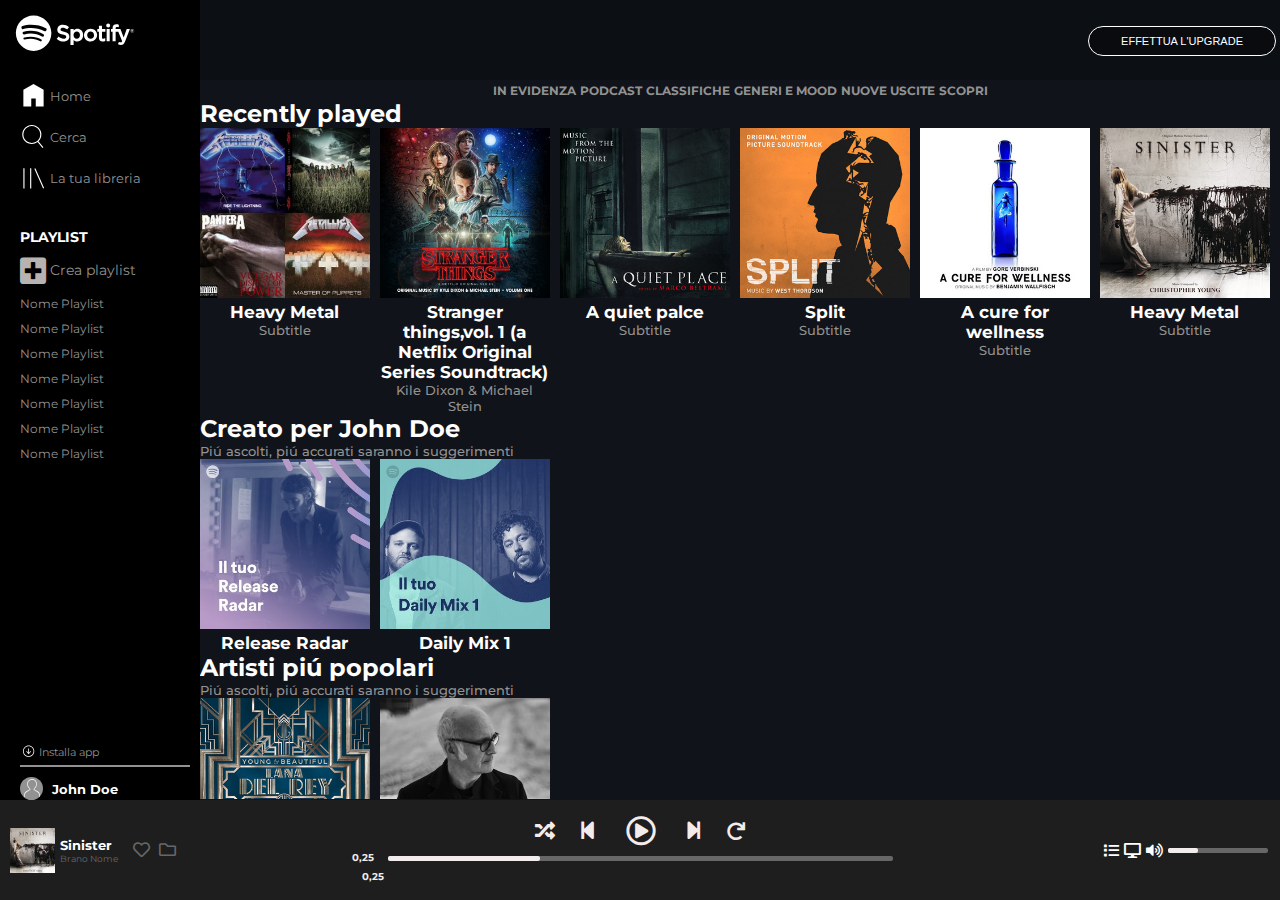
==== index.html @ ad1f5ac3 "card content" ====
<!DOCTYPE html>
<html lang="en">
<head>
    <meta charset="UTF-8">
    <meta http-equiv="X-UA-Compatible" content="IE=edge">
    <link rel="stylesheet" href="https://cdnjs.cloudflare.com/ajax/libs/font-awesome/5.15.3/css/all.min.css">  
    <meta name="viewport" content="width=device-width, initial-scale=1.0">
    <link rel="preconnect" href="https://fonts.googleapis.com">
    <link rel="preconnect" href="https://fonts.gstatic.com" crossorigin>
    <link href="https://fonts.googleapis.com/css2?family=Montserrat:wght@300;400;700&display=swap" rel="stylesheet">    
    <link rel="stylesheet" href="css/style.css">
    <link rel="shortcut icon" href="img/favicon.ico" type="image/x-icon">  
    <title>spotify</title>
</head>
<body>
    <div class="wrapper">
        <!-- Side-bar -->
        <aside>
            <div class="top-column">
                <div class="logo">
                    <img src="img/logo.svg" alt="logo">
                </div>
                <a class="home element" href="#">
                    <img src="img/home.svg" alt="home">
                    <span>Home</span>  
                </a>
                
                 <div class="search element">
                     <img src="img/search.svg" alt="search">
                     <span>Cerca</span>
                 </div>
    
                 <div class="librery element">
                    <img src="img/libreria.svg" alt="librery">
                    <span>La tua libreria</span>
                </div>
    
                <div class="side-playlist">
                   <span>PLAYLIST</span> 
    
                    <div class="create-playlist">
                        <i class="fas fa-plus-square"></i>
                        Crea playlist
                    </div>
                </div>
    
                <div class="playlist-name">
                    <div>
                        Nome Playlist
                    </div>
                    <div>
                        Nome Playlist
                    </div>
                    <div>
                        Nome Playlist
                    </div>
                    <div>
                        Nome Playlist
                    </div>
                    <div>
                        Nome Playlist
                    </div>
                    <div>
                        Nome Playlist
                    </div>
                    <div>
                        Nome Playlist
                    </div>
                </div>
            </div>

            <div class="bottom-column">
                <div class="install">
                    <img src="img/download.svg" alt="">
                   <span>Installa app</span> 
                    <div class="border"></div>
                </div>

                <div class="user">
                    <div class="profile-img">
                        <img src="img/profile.svg" alt="profile img">
                    </div>
                    
                    <span>John Doe</span>
                </div>


            </div>
            

        </aside>
        <main>
        <!-- Call to action -->
            <div class="cta">
                <button>
                    EFFETTUA L'UPGRADE
                </button>
            </div>
        <!-- Navigation bar -->
            <nav>
                <ul>
                    <li>
                        <a href="#">IN EVIDENZA</a>
                    </li>
                    <li> 
                        <a href="#">PODCAST</a>
                    </li>
                    <li>
                        <a href="#">CLASSIFICHE</a>
                    </li>
                    <li>
                        <a href="#">GENERI E MOOD</a>
                    </li>
                    <li>
                        <a href="#">NUOVE USCITE</a>
                    </li>
                    <li>
                        <a href="#">SCOPRI</a>
                    </li>
                </ul>
            </nav>
            <div class="rows-container">
                <div class="top-row">
                    <h2>Recently played</h2>
                    <div class="row">
                        <div class="content-block">
                            <img src="img/metal_lifting.jpg" alt="metal lifting">
                            <h3>Heavy Metal</h3>
                            <h4>Subtitle</h4>  
                        </div>
    
                        <div class="content-block">
                            <img src="img/stranger.jpeg" alt="stranger things">
                            <h3>Stranger things,vol. 1 (a Netflix Original Series Soundtrack)</h3>
                            <h4>Kile Dixon &#38; Michael Stein</h4>  
                        </div>
    
                        <div class="content-block">
                            <img src="img/aquietplace.jpeg" alt=" a quiet place">
                            <h3>A quiet palce</h3>
                            <h4>Subtitle</h4>  
                        </div>
    
                        <div class="content-block">
                            <img src="img/split.jpeg" alt="split">
                            <h3>Split</h3>
                            <h4>Subtitle</h4>  
                        </div>
    
                        <div class="content-block">
                            <img src="img/cure.jpeg" alt="a cure for wellness">
                            <h3>A cure for wellness</h3>
                            <h4>Subtitle</h4>  
                        </div>
    
                        <div class="content-block">
                            <img src="img/sinister.jpeg" alt="sinister">
                            <h3>Heavy Metal</h3>
                            <h4>Subtitle</h4>  
                        </div>
    
                    </div> 
    
                </div>
    
                <div class="center-row">
                    <h2>Creato per John Doe</h2>
                    <h4>Pi&uacute; ascolti, pi&uacute; accurati saranno i suggerimenti</h4>
                    <div class="row">
                        <div class="content-block">
                            <img src="img/radar.jpeg" alt="release radar">
                            <h3>Release Radar</h3> 
                        </div>
    
                        <div class="content-block">
                            <img src="img/mixdaily.jpeg" alt="daily mix 1">
                            <h3>Daily Mix 1</h3>
                        </div>
                    </div>
                </div>
    
                <div class="bottom-row">
                    <div class="center-row">
                        <h2>Artisti pi&uacute; popolari</h2>
                        <h4>Pi&uacute; ascolti, pi&uacute; accurati saranno i suggerimenti</h4>
                        <div class="row">
                            <div class="content-block">
                                <img src="img/youg.jpeg" alt="young and beautiful">
                                <h3>Young and beautiful</h3>
                            </div>
        
                            <div class="content-block">
                                <img src="img/einaudi.jpeg" alt="einaudi">
                                <h3>Einaudi</h3>
                            </div>
                        </div>
                    </div>
    
                </div>
            </div>
        </main>
    </div>

    <div class="player-bar">
        <div class="left column ">
            <div class="cover">
                <img src="img/sinister.jpeg" alt="sinister">
                <div class="cover-name">
                    <div class="cover-title">
                         Sinister
                    </div>  
                    <div class="song">
                         Brano Nome
                    </div> 
                 </div>
            </div>

            <div class="icons">
                <i class="far fa-heart"></i>
                <i class="far fa-folder"></i>
            </div>

        </div> 
        <div class="center column">
            <div class="player-comands">
                <i class="fas fa-random"></i>
                <i class="fas fa-step-backward"></i>
                <i class="far fa-play-circle"></i>
                <i class="fas fa-step-forward"></i>
                <i class="fas fa-redo"></i>
            </div>

             <div class="song-bar-container">
                 <span>0,25</span>
                 <div class="song-bar">
                     <div class="slider"></div>
                 </div>
                 <span>0,25</span>
             </div>
        </div>
        <div class="right column">
            <i class="fas fa-list"></i>
            <i class="fas fa-desktop"></i>
            <i class="fas fa-volume-up"></i>
            <div class="song-bar">
                <div class="slider"></div>
            </div>
        </div>  

    </div>
    
</body>
</html>
---- css/style.css ----
/* General */
body{ 
    font-family: 'Montserrat', sans-serif;
}

* {
    margin: 0;
    padding:0;
    box-sizing: border-box;
}

.wrapper:after {
    content: "";
    display: table;
    clear: both;
}
a {
    text-decoration: none;
}
h2 {
    color: white;
}
h3 {
    color: white;
    font-size: 17px;
}

h4 {
    color: #929292;
    font-weight: 500;
    font-size: 13px;
}

/* Container */

.wrapper {
    height:calc(100vh - 100px);
}

/* Aside */
.top-column {
    max-height: 100%;
    min-height: 0;
    display: flex;
    flex-direction: column;
}
aside {
    width: 200px;
    background-color: black;
    height: 100%;
    float:left;
    color: #929292;
    display: flex;
    flex-direction: column;
    justify-content: space-between;
    position: relative;

}

a {
    color: #929292;
}

.logo img {
    height: 36px;
    margin-top: 15px;
    margin-left: 15px;
    margin-bottom: 20px;
   
}
.element span{ 
    vertical-align: middle;
    display: inline-block;
}
aside .element {
    margin:7px 20px;
    font-size: 13px;
}

.element img{
    height: 27px;
    vertical-align: middle;
}
.create-playlist {
    margin: 10px 0;
    vertical-align: middle;
}

.create-playlist i {
    font-size: 30px;
    color: #b8b3b3;
    vertical-align: middle;
}

.side-playlist {
    margin-top: 30px;
    margin-left: 20px;
    font-size: 14px;
}

.side-playlist span {
    color: white;
    font-weight: 700;
}


.playlist-name {
    font-size: 12px;
    margin-left: 20px;
    overflow: auto;
}

.playlist-name div{
    margin-bottom: 10px;
}

.install span{
    font-size: 11px;
    vertical-align: middle;
}
.install img {
    width: 15px;
    vertical-align: middle;
}

.border {
    width: 170px;
    height: 2px;
    background-color: #929292;
    margin-top:5px;
    margin-bottom: 10px;
}
.bottom-column{
    margin-left: 20px;
    position: relative;
    z-index: 1;
}

.profile-img{
    width: 23px;
    height: 23px;
    border-radius: 50%;
    background-color: #929292;
    text-align: center;
    overflow: hidden;
    display: inline-block;
    vertical-align: middle;
}

.profile-img img {
    width: 16px;
    vertical-align: middle;
}
.user span{
    vertical-align: middle;
    font-size: 13px;
    color: white;font-weight: 700;
    margin-left: 5px;
}

i{
 font-size: 20px;
    color: white;
}




/* Main */

main {
    width:calc(100% - 200px);
    background-color: #101319;
    height: 100%;
    float:left;
}

/* Call to action */
.cta {
    height: 80px;
    width: 100%;
    background-color: rgba(0, 0, 0, 0.205);
    z-index: 1;  
    text-align: right;
    line-height: 80px;
}

button {
    color: white;
    vertical-align: middle;
    border: 1px solid white;
    background-color:rgba(0, 0, 0, 0.205); ;
    border-radius: 24px;
    padding: 8px 32px;
    font-size: 11px;
    margin-right: 4px;
}

/* Nav */
nav ul{
   text-align: center;
}

nav ul li{
    display: inline-block;
}

nav ul li a {
    font-size: 12px;
    font-weight: 700;
}

/* Main content */

.row {
    display: flex;
    justify-content: flex-start;
    flex-wrap: wrap;
    
}
 .content-block {
     text-align: center;
     width: calc((100% / 6) - 10px);
     margin-right: 10px;
 }

 .content-block img{
    max-width: 100%;
 }

.rows-container {
    overflow-y: auto;
    overflow-x: hidden;
    height:calc(100% - 100px);
}



/* Player */

.player-bar {
    height: 100px;
    background-color: #1e1e1e;
    z-index: 1;
    position: relative;
}

.player-bar {
    display: flex;
    justify-content: space-between;
}

.column {
    height: 100%;
    width: 20%;
    display: flex;
    align-items: center; 
}

/* Left column / Song */
.left .cover {
    margin: 0 10px;
    display: flex;
    align-items: center;
    justify-content: space-between;

}
.left .cover img{
    width: 45px;
    margin-right:5px;
}

.left .cover-title {
    font-size: 13px;
    font-weight: 700;
    color: white;
}
.left .song {
    font-size: 9px;
    color:#676767;
}

.left .icons i{
    font-size: 17px;
    color:#676767;
    margin-left: 5px;
}


/* Player */
.player-comands i{
    margin: 0 10px;
    vertical-align: middle;
    color: #f3ecec;
}

.player-comands i:nth-of-type(3){
    font-size: 30px;
    margin: 0 15px;
}

.player-comands i:last-of-type {
    font-size: 18px ;
}

.song-bar-container{
    width: 100%;  
}

.center.column {
    flex-direction: column;
    justify-content: center;
    width: 45%;
}

.song-bar{
    display: inline-block;
    background-color: #676767;
    height: 5px;
    border-radius: 2px;
    width: calc(100% - 71px);
}

.song-bar .slider{
    background-color:#f3ecec;
    width: 30%;
    height: 100%;
    border-radius: 2px;
}

.song-bar-container span{
    display: inline-block;
    color: #f3ecec;
    font-size: 10px;
    font-weight: 700;
}

.song-bar-container span:first-child {
    margin-right:10px;
}

.song-bar-container span:last-child {
    margin-left:10px;
}

/* Right column / settings */

.right.column .song-bar {
    width: 100px;
    margin-right: 12px;
}

.right.column i {
    font-size: 15px;
    margin-right: 5px;
}

.right.column {
    width: 20%;
    justify-content: flex-end;
}

/* MD media query
max-width: 878px */

/* S media query 
max-width: 639px*/

/* XS media query 
max-width: 552px*/
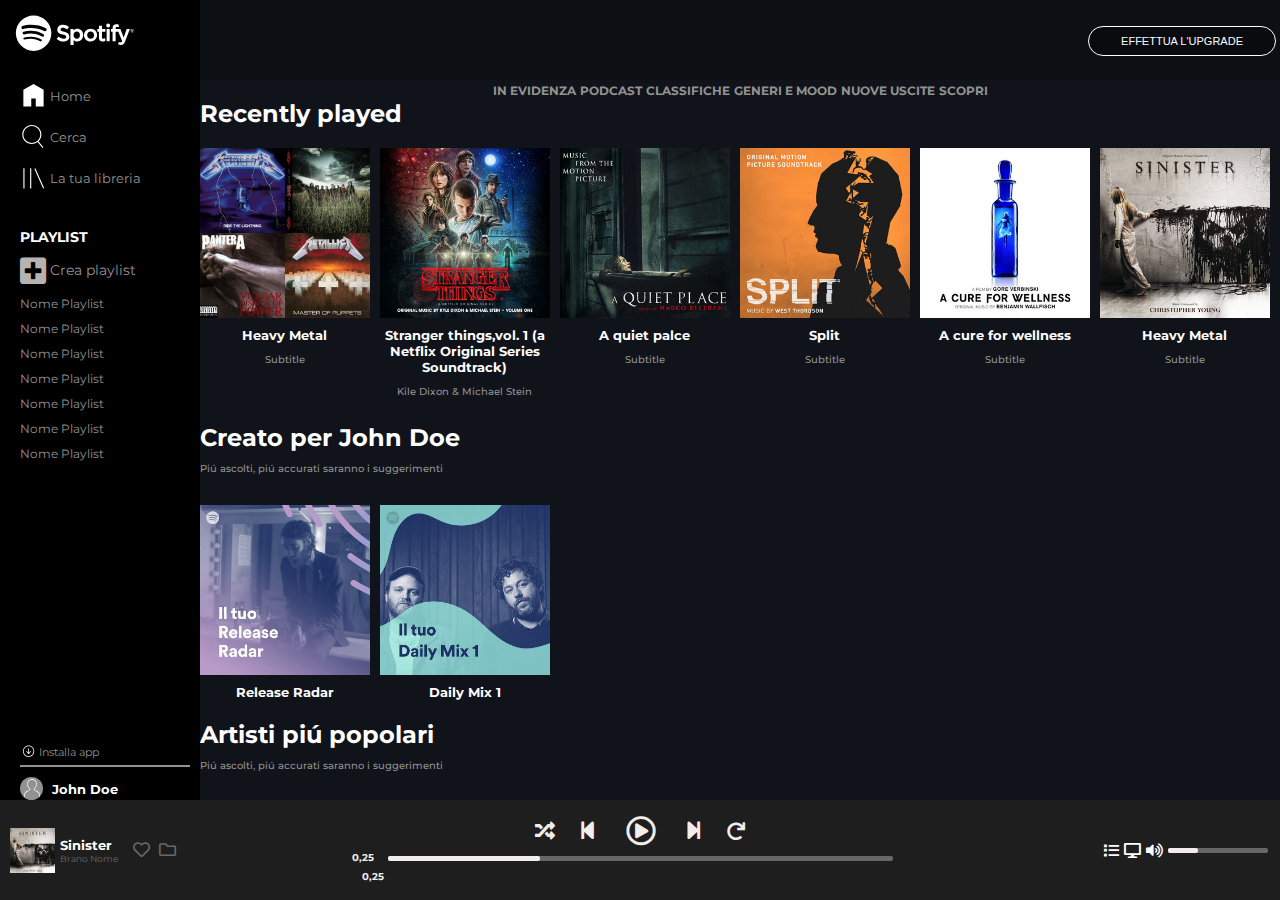
==== commit 921866fc: "rounded cards" ====
--- a/index.html
+++ b/index.html
@@ -184,12 +184,12 @@
                         <h2>Artisti pi&uacute; popolari</h2>
                         <h4>Pi&uacute; ascolti, pi&uacute; accurati saranno i suggerimenti</h4>
                         <div class="row">
-                            <div class="content-block">
+                            <div class="content-block round">
                                 <img src="img/youg.jpeg" alt="young and beautiful">
                                 <h3>Young and beautiful</h3>
                             </div>
         
-                            <div class="content-block">
+                            <div class="content-block round">
                                 <img src="img/einaudi.jpeg" alt="einaudi">
                                 <h3>Einaudi</h3>
                             </div>
--- a/css/style.css
+++ b/css/style.css
@@ -22,13 +22,13 @@
 }
 h3 {
     color: white;
-    font-size: 17px;
+    font-size: 13px;
 }
 
 h4 {
     color: #929292;
     font-weight: 500;
-    font-size: 13px;
+    font-size: 10px;
 }
 
 /* Container */
@@ -174,6 +174,14 @@
     height: 100%;
     float:left;
 }
+main h3 {
+    margin: 5px 0;
+}
+
+main h4 {
+    margin:10px 0;
+}
+
 
 /* Call to action */
 .cta {
@@ -218,11 +226,19 @@
     flex-wrap: wrap;
     
 }
+
  .content-block {
      text-align: center;
      width: calc((100% / 6) - 10px);
      margin-right: 10px;
+     margin-top: 20px;
+     margin-bottom: 15px;
  }
+
+ .round img{
+    border-radius: 50%;
+}
+ 
 
  .content-block img{
     max-width: 100%;
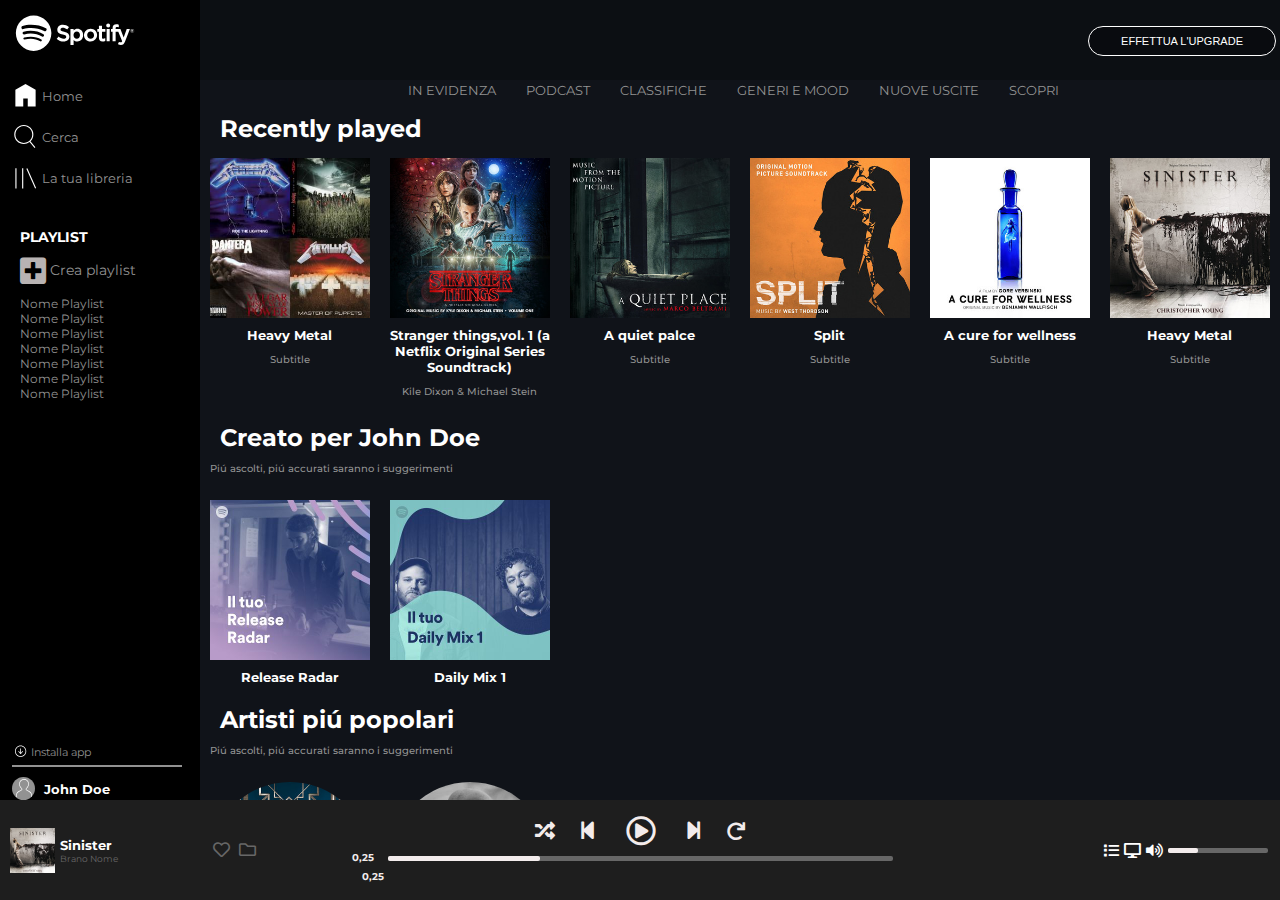
==== commit ca94b955: "XS media query" ====
--- a/index.html
+++ b/index.html
@@ -20,59 +20,63 @@
                 <div class="logo">
                     <img src="img/logo.svg" alt="logo">
                 </div>
+                <div class="logo-smartphone">
+                    <img src="img/logo-small.svg" alt="logo">
+                </div>
+
                 <a class="home element" href="#">
                     <img src="img/home.svg" alt="home">
                     <span>Home</span>  
                 </a>
                 
-                 <div class="search element">
+                 <a class="search element" href="#">
                      <img src="img/search.svg" alt="search">
                      <span>Cerca</span>
-                 </div>
-    
-                 <div class="librery element">
-                    <img src="img/libreria.svg" alt="librery">
+                 </a>
+    
+                 <a class="library element" href="#">
+                    <img src="img/libreria.svg" alt="library">
                     <span>La tua libreria</span>
-                </div>
+                </a>
     
                 <div class="side-playlist">
                    <span>PLAYLIST</span> 
     
-                    <div class="create-playlist">
+                    <a class="create-playlist" href="#">
                         <i class="fas fa-plus-square"></i>
                         Crea playlist
-                    </div>
+                    </a>
                 </div>
     
                 <div class="playlist-name">
-                    <div>
-                        Nome Playlist
-                    </div>
-                    <div>
-                        Nome Playlist
-                    </div>
-                    <div>
-                        Nome Playlist
-                    </div>
-                    <div>
-                        Nome Playlist
-                    </div>
-                    <div>
-                        Nome Playlist
-                    </div>
-                    <div>
-                        Nome Playlist
-                    </div>
-                    <div>
-                        Nome Playlist
-                    </div>
+                    <a href="#">
+                        Nome Playlist
+                    </a>
+                    <a href="#">
+                        Nome Playlist
+                    </a>
+                    <a href="#">
+                        Nome Playlist
+                    </a>
+                    <a href="#">
+                        Nome Playlist
+                    </a>
+                    <a href="#">
+                        Nome Playlist
+                    </a>
+                    <a href="#">
+                        Nome Playlist
+                    </a>
+                    <a href="#">
+                        Nome Playlist
+                    </a>
                 </div>
             </div>
 
             <div class="bottom-column">
                 <div class="install">
                     <img src="img/download.svg" alt="">
-                   <span>Installa app</span> 
+                    <span>Installa app</span> 
                     <div class="border"></div>
                 </div>
 
--- a/css/style.css
+++ b/css/style.css
@@ -19,6 +19,7 @@
 }
 h2 {
     color: white;
+    margin-left: 20px;
 }
 h3 {
     color: white;
@@ -31,10 +32,22 @@
     font-size: 10px;
 }
 
+aside a {
+    display: block;
+}
+
+.logo-smartphone {
+    display:none;
+}
+
 /* Container */
 
 .wrapper {
     height:calc(100vh - 100px);
+}
+
+h2 + h4 {
+    margin-left: 10px;
 }
 
 /* Aside */
@@ -73,7 +86,7 @@
     display: inline-block;
 }
 aside .element {
-    margin:7px 20px;
+    margin:7px 12px;
     font-size: 13px;
 }
 
@@ -131,7 +144,7 @@
     margin-bottom: 10px;
 }
 .bottom-column{
-    margin-left: 20px;
+    margin-left: 12px;
     position: relative;
     z-index: 1;
 }
@@ -179,7 +192,8 @@
 }
 
 main h4 {
-    margin:10px 0;
+    margin-top:10px;
+    margin-bottom: 10px;
 }
 
 
@@ -205,17 +219,23 @@
 }
 
 /* Nav */
+
+nav {
+    margin-bottom: 15px;
+
+}
 nav ul{
    text-align: center;
 }
 
 nav ul li{
     display: inline-block;
+    margin-right: 20px;
+    margin-left: 6px;
 }
 
 nav ul li a {
-    font-size: 12px;
-    font-weight: 700;
+    font-size: 13px;
 }
 
 /* Main content */
@@ -229,10 +249,8 @@
 
  .content-block {
      text-align: center;
-     width: calc((100% / 6) - 10px);
-     margin-right: 10px;
-     margin-top: 20px;
-     margin-bottom: 15px;
+     width: calc((100% / 6) - 20px);
+     margin: 15px 10px;
  }
 
  .round img{
@@ -271,6 +289,7 @@
     width: 20%;
     display: flex;
     align-items: center; 
+    justify-content: space-between;
 }
 
 /* Left column / Song */
@@ -379,8 +398,59 @@
 /* MD media query
 max-width: 878px */
 
+@media all and (max-width: 878px) {
+    .content-block {
+        min-width: 20%;
+    }
+}
+
 /* S media query 
 max-width: 639px*/
 
+@media all and (max-width: 639px) {
+    .content-block {
+        min-width: 40%;
+    }
+}
+
 /* XS media query 
 max-width: 552px*/
+
+@media all and (max-width: 552px) {
+    aside .element span, 
+    .side-playlist, 
+    .playlist-name,
+    .bottom-column span,
+    .border,
+    .logo {
+        display:none;
+    }
+
+    aside {
+        width: 52px;
+    }
+
+    main {
+        width: calc(100% - 52px);
+    }
+
+    .logo-smartphone {
+        display:block;
+        margin: 10px auto 0;
+    }
+    .logo-smartphone img {
+        width: 20px;
+    }
+    .bottom-column {
+        margin:0;
+    }
+    .install img {
+        margin: 0 auto;
+        display:block;
+    }
+
+    .profile-img {
+        display: block;
+        margin: 18px auto 5px;
+    }
+}
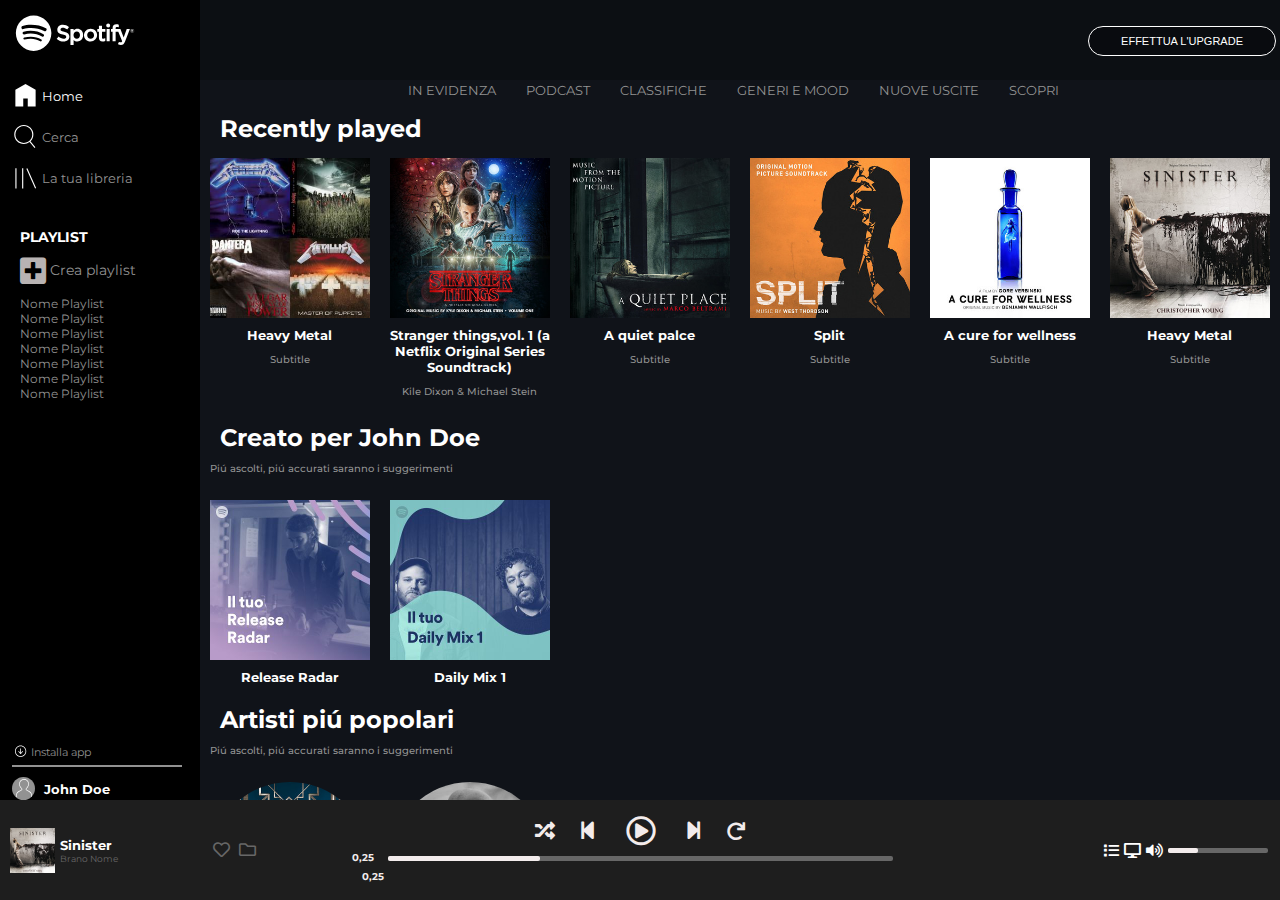
==== commit f2f1d2ab: "hover" ====
--- a/index.html
+++ b/index.html
@@ -128,37 +128,74 @@
                     <h2>Recently played</h2>
                     <div class="row">
                         <div class="content-block">
-                            <img src="img/metal_lifting.jpg" alt="metal lifting">
+                            <div class="img-container">
+                                <img src="img/metal_lifting.jpg" alt="metal lifting">
+                                <div class="overlay">
+                                    <i class="far fa-play-circle"></i>
+                                </div>
+                            </div>
+                            
+                            
                             <h3>Heavy Metal</h3>
                             <h4>Subtitle</h4>  
                         </div>
     
                         <div class="content-block">
-                            <img src="img/stranger.jpeg" alt="stranger things">
+                            <div class="img-container">
+                                <img src="img/stranger.jpeg" alt="stranger things">
+                                <div class="overlay">
+                                    <i class="far fa-play-circle"></i>
+                                </div>
+                            </div>
+                            
                             <h3>Stranger things,vol. 1 (a Netflix Original Series Soundtrack)</h3>
                             <h4>Kile Dixon &#38; Michael Stein</h4>  
                         </div>
     
                         <div class="content-block">
-                            <img src="img/aquietplace.jpeg" alt=" a quiet place">
+                            <div class="img-container">
+                                <img src="img/aquietplace.jpeg" alt=" a quiet place">
+                                <div class="overlay">
+                                    <i class="far fa-play-circle"></i>
+                                </div>
+                            </div>
+                            
                             <h3>A quiet palce</h3>
                             <h4>Subtitle</h4>  
                         </div>
     
                         <div class="content-block">
-                            <img src="img/split.jpeg" alt="split">
+                            <div class="img-container">
+                                <img src="img/split.jpeg" alt="split">
+                                <div class="overlay">
+                                    <i class="far fa-play-circle"></i>
+                                </div>
+                            </div>
+                            
                             <h3>Split</h3>
                             <h4>Subtitle</h4>  
                         </div>
     
                         <div class="content-block">
-                            <img src="img/cure.jpeg" alt="a cure for wellness">
+                            <div class="img-container">
+                                <img src="img/cure.jpeg" alt="a cure for wellness">
+                                <div class="overlay">
+                                    <i class="far fa-play-circle"></i>
+                                </div>
+                            </div>
+                           
                             <h3>A cure for wellness</h3>
                             <h4>Subtitle</h4>  
                         </div>
     
                         <div class="content-block">
-                            <img src="img/sinister.jpeg" alt="sinister">
+                            <div class="img-container">
+                                <img src="img/sinister.jpeg" alt="sinister">
+                                <div class="overlay">
+                                    <i class="far fa-play-circle"></i>
+                                </div>
+                            </div>
+                            
                             <h3>Heavy Metal</h3>
                             <h4>Subtitle</h4>  
                         </div>
@@ -172,12 +209,24 @@
                     <h4>Pi&uacute; ascolti, pi&uacute; accurati saranno i suggerimenti</h4>
                     <div class="row">
                         <div class="content-block">
-                            <img src="img/radar.jpeg" alt="release radar">
+                            <div class="img-container">
+                                <img src="img/radar.jpeg" alt="release radar">
+                                <div class="overlay">
+                                    <i class="far fa-play-circle"></i>
+                                </div>
+                            </div>
+                            
                             <h3>Release Radar</h3> 
                         </div>
     
                         <div class="content-block">
-                            <img src="img/mixdaily.jpeg" alt="daily mix 1">
+                            <div class="img-container">
+                                <img src="img/mixdaily.jpeg" alt="daily mix 1">
+                                <div class="overlay">
+                                    <i class="far fa-play-circle"></i>
+                                </div>
+                            </div>
+                            
                             <h3>Daily Mix 1</h3>
                         </div>
                     </div>
@@ -189,12 +238,24 @@
                         <h4>Pi&uacute; ascolti, pi&uacute; accurati saranno i suggerimenti</h4>
                         <div class="row">
                             <div class="content-block round">
-                                <img src="img/youg.jpeg" alt="young and beautiful">
+                                <div class="img-container">
+                                    <img src="img/youg.jpeg" alt="young and beautiful">
+                                    <div class="overlay">
+                                        <i class="far fa-play-circle"></i>
+                                    </div>
+                                </div>
+                                
                                 <h3>Young and beautiful</h3>
                             </div>
         
                             <div class="content-block round">
-                                <img src="img/einaudi.jpeg" alt="einaudi">
+                                <div class="img-container">
+                                    <img src="img/einaudi.jpeg" alt="einaudi">
+                                    <div class="overlay">
+                                        <i class="far fa-play-circle"></i>
+                                    </div>
+                                </div>
+                                
                                 <h3>Einaudi</h3>
                             </div>
                         </div>
--- a/css/style.css
+++ b/css/style.css
@@ -74,6 +74,10 @@
     color: #929292;
 }
 
+.home span {
+    color:white;
+}
+
 .logo img {
     height: 36px;
     margin-top: 15px;
@@ -250,14 +254,36 @@
  .content-block {
      text-align: center;
      width: calc((100% / 6) - 20px);
-     margin: 15px 10px;
+     margin: 15px 10px;  
+     position:relative;
+ }
+
+    .img-container {
+        position: relative;
+    }
+ .overlay {
+     background-color: rgba(0, 0, 0, 0.267);
+     position:absolute;
+     top: 0;
+     bottom: 0;
+     left: 0;
+     right:0;
+     z-index: 1;  
+     display:none;
+ }
+
+ .overlay i {
+     font-size: 55px;
+     position: absolute;
+     top:50%;
+     left:50%;
+     transform:translate(-50%, -50%); 
  }
 
  .round img{
     border-radius: 50%;
 }
  
-
  .content-block img{
     max-width: 100%;
  }
@@ -301,7 +327,7 @@
 
 }
 .left .cover img{
-    width: 45px;
+   max-width: 45px;
     margin-right:5px;
 }
 
@@ -394,6 +420,34 @@
     width: 20%;
     justify-content: flex-end;
 }
+
+/* Hover */
+
+i:hover{
+    color:white;
+}
+
+.left .icons i:hover{
+    color:white;
+}
+
+a:hover{
+    color:white;
+}
+
+.install span:hover {
+    color:white;
+}
+
+.cta button:hover {
+    font-size: 13px;
+}
+
+.content-block:hover .overlay {
+    display:block;
+}
+
+
 
 /* MD media query
 max-width: 878px */
@@ -453,4 +507,30 @@
         display: block;
         margin: 18px auto 5px;
     }
-}
+
+    .left.column{
+        float: left;
+        width: 20%;
+    }
+
+    .center.column {
+        float:left;
+        width: 40%;
+    }
+
+    .right.column{
+        float:right;
+        width: 20%;
+    }
+
+    .left .cover img {
+       max-width: 50%;
+    }
+}
+
+
+@media all and (max-height: 490px) {
+    .bottom-column {
+        display:none;
+    } 
+}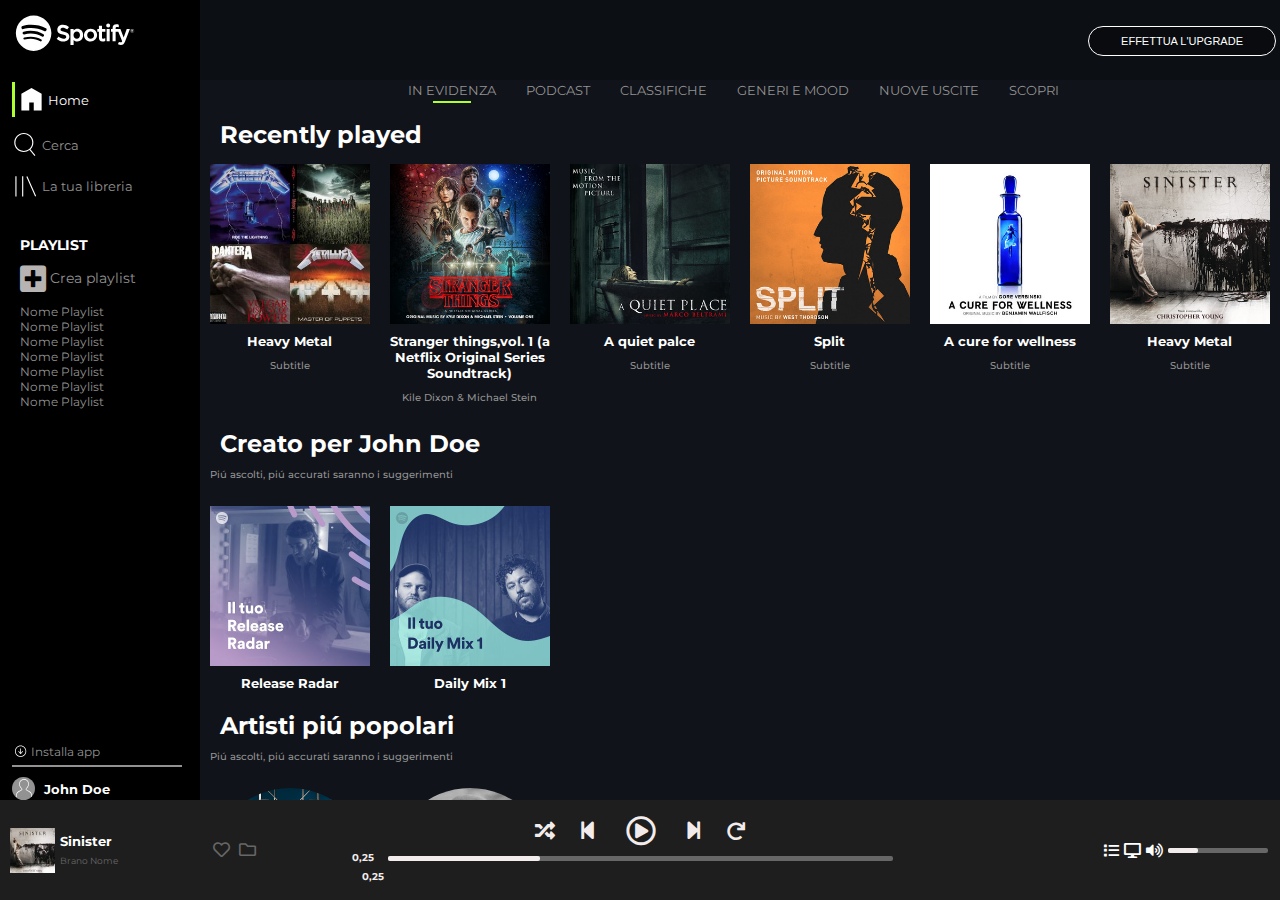
==== commit 714afb0d: "highlight" ====
--- a/index.html
+++ b/index.html
@@ -25,6 +25,7 @@
                 </div>
 
                 <a class="home element" href="#">
+                    <div class="vertical-highlight"></div>
                     <img src="img/home.svg" alt="home">
                     <span>Home</span>  
                 </a>
@@ -76,7 +77,7 @@
             <div class="bottom-column">
                 <div class="install">
                     <img src="img/download.svg" alt="">
-                    <span>Installa app</span> 
+                    <a href="#">Installa app</a> 
                     <div class="border"></div>
                 </div>
 
@@ -105,6 +106,7 @@
                 <ul>
                     <li>
                         <a href="#">IN EVIDENZA</a>
+                        <div class="highlight"></div>
                     </li>
                     <li> 
                         <a href="#">PODCAST</a>
@@ -274,9 +276,9 @@
                     <div class="cover-title">
                          Sinister
                     </div>  
-                    <div class="song">
+                    <a class="song" href="#">
                          Brano Nome
-                    </div> 
+                    </a> 
                  </div>
             </div>
 
@@ -298,7 +300,9 @@
              <div class="song-bar-container">
                  <span>0,25</span>
                  <div class="song-bar">
-                     <div class="slider"></div>
+                     <div class="slider">
+                         <div class="circle"></div>
+                     </div>
                  </div>
                  <span>0,25</span>
              </div>
@@ -308,7 +312,9 @@
             <i class="fas fa-desktop"></i>
             <i class="fas fa-volume-up"></i>
             <div class="song-bar">
-                <div class="slider"></div>
+                <div class="slider">
+                    <div class="circle"></div>
+                </div>
             </div>
         </div>  
 
--- a/css/style.css
+++ b/css/style.css
@@ -53,7 +53,7 @@
 /* Aside */
 .top-column {
     max-height: 100%;
-    min-height: 0;
+    min-height: 360px;
     display: flex;
     flex-direction: column;
 }
@@ -78,6 +78,14 @@
     color:white;
 }
 
+.vertical-highlight {
+    width:3px;
+    height: 35px;
+    background-color: greenyellow;
+    display: inline-block;
+    vertical-align: middle;
+}
+
 .logo img {
     height: 36px;
     margin-top: 15px;
@@ -180,7 +188,10 @@
     color: white;
 }
 
-
+.install a {
+    font-size:12px ;
+    display: inline-block;
+}
 
 
 /* Main */
@@ -240,6 +251,13 @@
 
 nav ul li a {
     font-size: 13px;
+}
+
+.highlight {
+    width:38px;
+    height: 2px;
+    background-color: greenyellow;
+    margin: 2px auto;
 }
 
 /* Main content */
@@ -349,6 +367,17 @@
 
 
 /* Player */
+.circle {
+    height: 15px;
+    width: 15px;
+    border-radius: 50%;
+    background-color:white;
+    position:absolute;
+    right:0;
+    top:-5px;
+    display:none;
+}
+
 .player-comands i{
     margin: 0 10px;
     vertical-align: middle;
@@ -387,6 +416,7 @@
     width: 30%;
     height: 100%;
     border-radius: 2px;
+    position: relative;
 }
 
 .song-bar-container span{
@@ -447,6 +477,18 @@
     display:block;
 }
 
+.slider:hover {
+    background-color:greenyellow;
+}
+
+.slider:hover .circle {
+    display: block;
+}
+
+.song:hover {
+    color:white;
+    text-decoration: underline;
+}
 
 
 /* MD media query
@@ -527,10 +569,3 @@
        max-width: 50%;
     }
 }
-
-
-@media all and (max-height: 490px) {
-    .bottom-column {
-        display:none;
-    } 
-}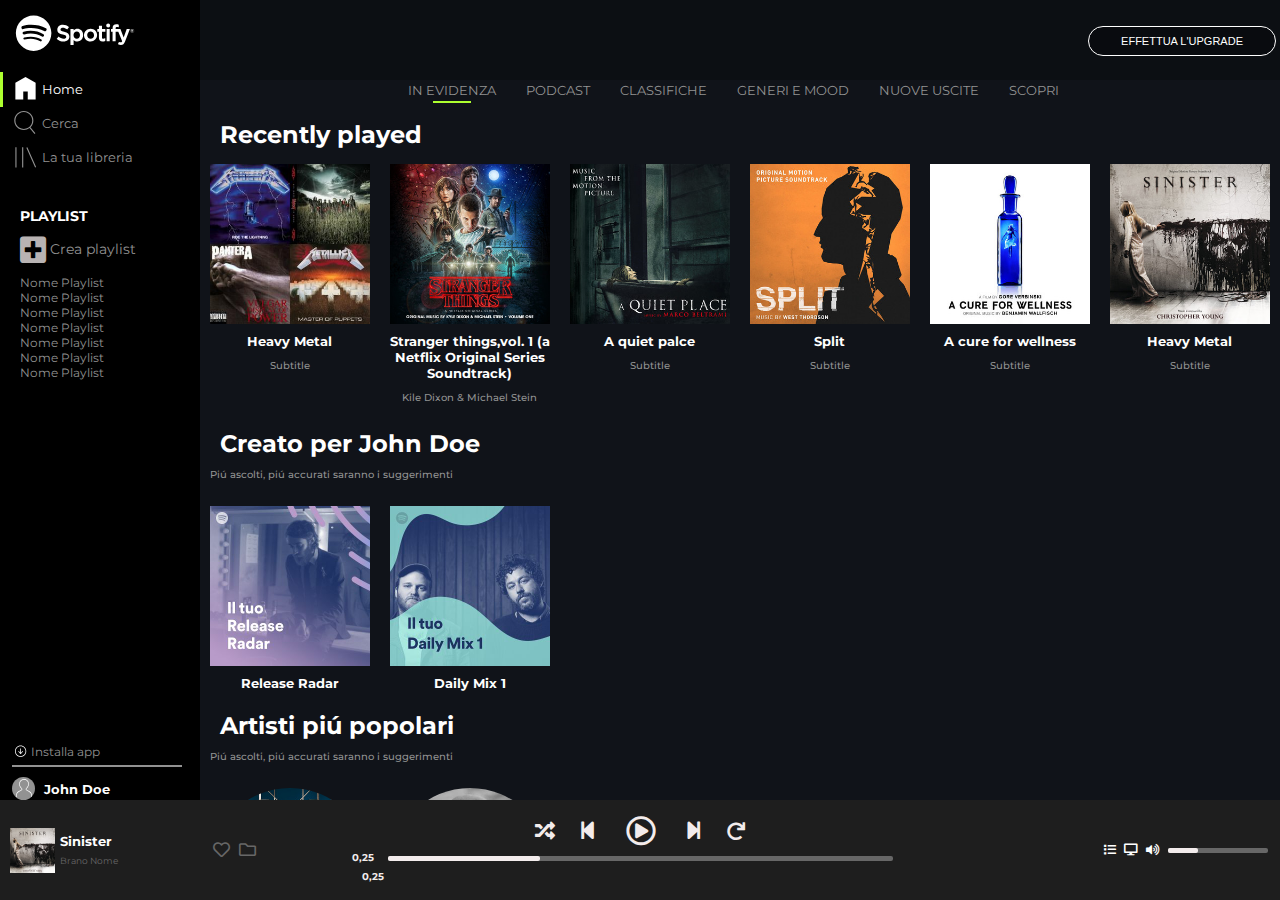
==== commit 3fea3537: "search and library hover" ====
--- a/index.html
+++ b/index.html
@@ -26,17 +26,17 @@
 
                 <a class="home element" href="#">
                     <div class="vertical-highlight"></div>
-                    <img src="img/home.svg" alt="home">
+                    <svg viewBox="0 0 512 512" xmlns="http://www.w3.org/2000/svg"><path d="M448 463.746h-149.333v-149.333h-85.334v149.333h-149.333v-315.428l192-111.746 192 110.984v316.19z" fill="#ffffff"/></svg>
                     <span>Home</span>  
                 </a>
                 
                  <a class="search element" href="#">
-                     <img src="img/search.svg" alt="search">
+                    <svg viewBox="0 0 512 512" xmlns="http://www.w3.org/2000/svg"><path d="M349.714 347.937l93.714 109.969-16.254 13.969-93.969-109.969q-48.508 36.825-109.207 36.825-36.826 0-70.476-14.349t-57.905-38.603-38.603-57.905-14.349-70.476 14.349-70.476 38.603-57.905 57.905-38.603 70.476-14.349 70.476 14.349 57.905 38.603 38.603 57.905 14.349 70.476q0 37.841-14.73 71.619t-40.889 58.921zM224 377.397q43.428 0 80.254-21.461t58.286-58.286 21.461-80.254-21.461-80.254-58.286-58.285-80.254-21.46-80.254 21.46-58.285 58.285-21.46 80.254 21.46 80.254 58.285 58.286 80.254 21.461z" fill="#ffffff" fill-rule="evenodd"/></svg>
                      <span>Cerca</span>
                  </a>
     
                  <a class="library element" href="#">
-                    <img src="img/libreria.svg" alt="library">
+                    <svg viewBox="0 0 512 512" xmlns="http://www.w3.org/2000/svg"><path d="M291.301 81.778l166.349 373.587-19.301 8.635-166.349-373.587zM64 463.746v-384h21.334v384h-21.334zM192 463.746v-384h21.334v384h-21.334z" fill="#ffffff"/></svg>
                     <span>La tua libreria</span>
                 </a>
     
--- a/css/style.css
+++ b/css/style.css
@@ -78,12 +78,17 @@
     color:white;
 }
 
+.home {
+    position: relative;
+}
+
 .vertical-highlight {
     width:3px;
     height: 35px;
     background-color: greenyellow;
-    display: inline-block;
-    vertical-align: middle;
+    position:absolute;
+    left: 0;
+    top:-3px;
 }
 
 .logo img {
@@ -98,14 +103,22 @@
     display: inline-block;
 }
 aside .element {
-    margin:7px 12px;
+    margin-bottom: 7px;
     font-size: 13px;
-}
-
-.element img{
+    padding: 0 12px;
+}
+.home.element svg path {
+    fill:white;
+}
+
+.element svg{
     height: 27px;
-    vertical-align: middle;
-}
+    vertical-align: middle; 
+}
+.element svg path{
+    fill: #929292;
+}
+
 .create-playlist {
     margin: 10px 0;
     vertical-align: middle;
@@ -442,8 +455,8 @@
 }
 
 .right.column i {
-    font-size: 15px;
-    margin-right: 5px;
+    font-size: 12px;
+margin-right: 8px;
 }
 
 .right.column {
@@ -461,6 +474,12 @@
     color:white;
 }
 
+.element:hover svg path{
+    
+    fill:white;
+    
+}
+
 a:hover{
     color:white;
 }
@@ -468,7 +487,9 @@
 .install span:hover {
     color:white;
 }
-
+.cta button{
+    transition:all .2s;
+}
 .cta button:hover {
     font-size: 13px;
 }
@@ -490,6 +511,13 @@
     text-decoration: underline;
 }
 
+.player-comands .fa-play-circle {
+    transition: all .2s;
+}
+
+.player-comands .fa-play-circle:hover {
+    transform: scale(1.2);
+}
 
 /* MD media query
 max-width: 878px */
@@ -516,6 +544,7 @@
     aside .element span, 
     .side-playlist, 
     .playlist-name,
+    .bottom-column a,
     .bottom-column span,
     .border,
     .logo {
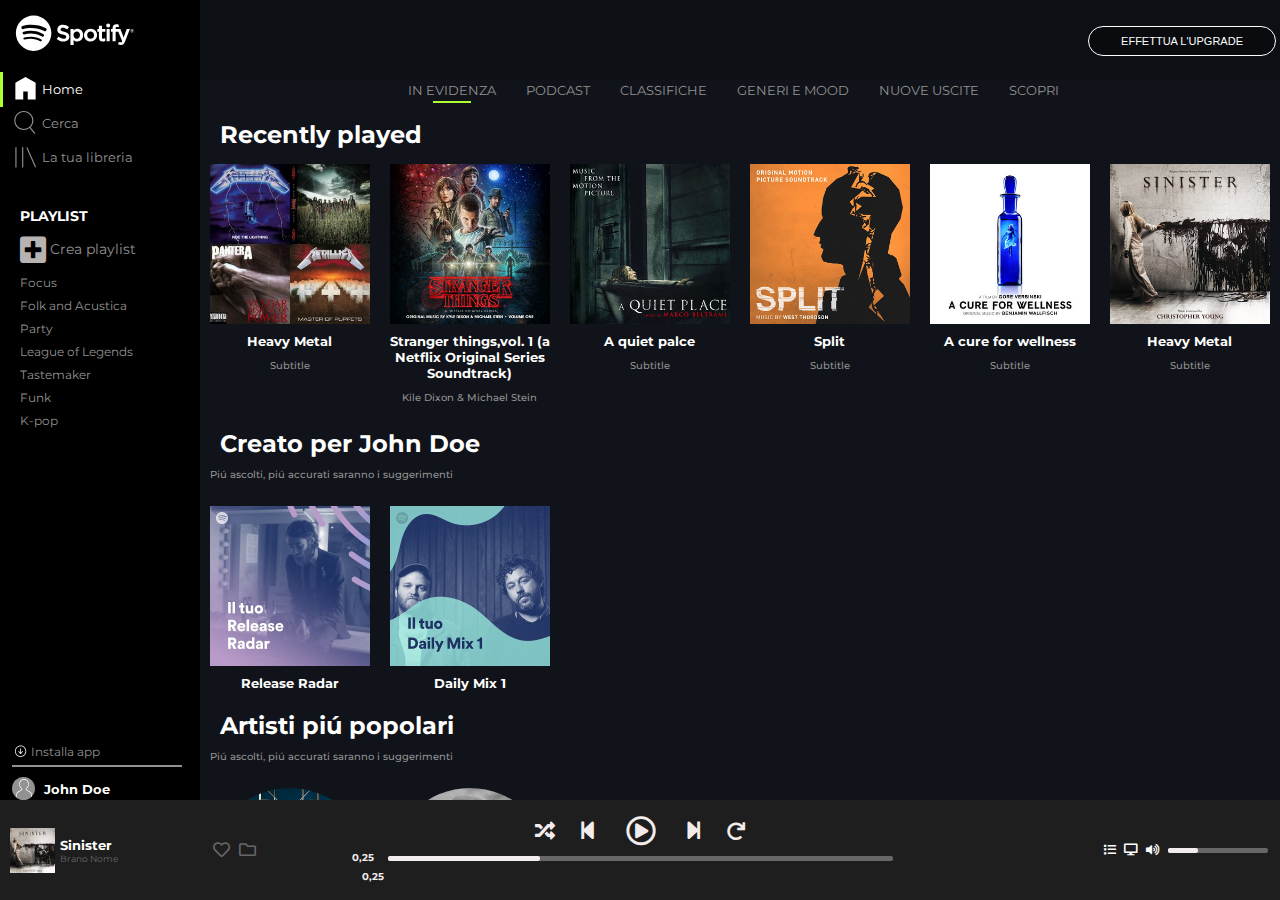
==== commit d047b08c: "added distance between playlist elements" ====
--- a/index.html
+++ b/index.html
@@ -51,25 +51,25 @@
     
                 <div class="playlist-name">
                     <a href="#">
-                        Nome Playlist
-                    </a>
-                    <a href="#">
-                        Nome Playlist
-                    </a>
-                    <a href="#">
-                        Nome Playlist
-                    </a>
-                    <a href="#">
-                        Nome Playlist
-                    </a>
-                    <a href="#">
-                        Nome Playlist
-                    </a>
-                    <a href="#">
-                        Nome Playlist
-                    </a>
-                    <a href="#">
-                        Nome Playlist
+                        Focus
+                    </a>
+                    <a href="#">
+                        Folk and Acustica
+                    </a>
+                    <a href="#">
+                        Party
+                    </a>
+                    <a href="#">
+                        League of Legends
+                    </a>
+                    <a href="#">
+                        Tastemaker
+                    </a>
+                    <a href="#">
+                        Funk
+                    </a>
+                    <a href="#">
+                        K-pop
                     </a>
                 </div>
             </div>
--- a/css/style.css
+++ b/css/style.css
@@ -1,600 +1,608 @@
 /* General */
-body{ 
-    font-family: 'Montserrat', sans-serif;
+body {
+  font-family: "Montserrat", sans-serif;
 }
 
 * {
-    margin: 0;
-    padding:0;
-    box-sizing: border-box;
+  margin: 0;
+  padding: 0;
+  box-sizing: border-box;
 }
 
 .wrapper:after {
-    content: "";
-    display: table;
-    clear: both;
-}
+  content: "";
+  display: table;
+  clear: both;
+}
+
 a {
-    text-decoration: none;
+  text-decoration: none;
 }
 h2 {
-    color: white;
-    margin-left: 20px;
+  color: white;
+  margin-left: 20px;
 }
 h3 {
-    color: white;
-    font-size: 13px;
+  color: white;
+  font-size: 13px;
 }
 
 h4 {
-    color: #929292;
-    font-weight: 500;
-    font-size: 10px;
+  color: #929292;
+  font-weight: 500;
+  font-size: 10px;
 }
 
 aside a {
-    display: block;
+  display: block;
 }
 
 .logo-smartphone {
-    display:none;
+  display: none;
 }
 
 /* Container */
 
 .wrapper {
-    height:calc(100vh - 100px);
+  height: calc(100vh - 100px);
 }
 
 h2 + h4 {
-    margin-left: 10px;
+  margin-left: 10px;
 }
 
 /* Aside */
 .top-column {
-    max-height: 100%;
-    min-height: 360px;
-    display: flex;
-    flex-direction: column;
+  max-height: 100%;
+  min-height: 360px;
+  display: flex;
+  flex-direction: column;
 }
 aside {
-    width: 200px;
-    background-color: black;
-    height: 100%;
-    float:left;
-    color: #929292;
-    display: flex;
-    flex-direction: column;
-    justify-content: space-between;
-    position: relative;
-
+  width: 200px;
+  background-color: black;
+  height: 100%;
+  float: left;
+  color: #929292;
+  display: flex;
+  flex-direction: column;
+  justify-content: space-between;
+  position: relative;
 }
 
 a {
-    color: #929292;
+  color: #929292;
 }
 
 .home span {
-    color:white;
+  color: white;
 }
 
 .home {
-    position: relative;
+  position: relative;
 }
 
 .vertical-highlight {
-    width:3px;
-    height: 35px;
-    background-color: greenyellow;
-    position:absolute;
-    left: 0;
-    top:-3px;
+  width: 3px;
+  height: 35px;
+  background-color: greenyellow;
+  position: absolute;
+  left: 0;
+  top: -3px;
 }
 
 .logo img {
-    height: 36px;
-    margin-top: 15px;
-    margin-left: 15px;
-    margin-bottom: 20px;
-   
-}
-.element span{ 
-    vertical-align: middle;
-    display: inline-block;
+  height: 36px;
+  margin-top: 15px;
+  margin-left: 15px;
+  margin-bottom: 20px;
+}
+.element span {
+  vertical-align: middle;
+  display: inline-block;
 }
 aside .element {
-    margin-bottom: 7px;
-    font-size: 13px;
-    padding: 0 12px;
+  margin-bottom: 7px;
+  font-size: 13px;
+  padding: 0 12px;
 }
 .home.element svg path {
-    fill:white;
-}
-
-.element svg{
-    height: 27px;
-    vertical-align: middle; 
-}
-.element svg path{
-    fill: #929292;
+  fill: white;
+}
+
+.element svg {
+  height: 27px;
+  vertical-align: middle;
+}
+.element svg path {
+  fill: #929292;
 }
 
 .create-playlist {
-    margin: 10px 0;
-    vertical-align: middle;
+  margin: 10px 0;
+  vertical-align: middle;
 }
 
 .create-playlist i {
-    font-size: 30px;
-    color: #b8b3b3;
-    vertical-align: middle;
+  font-size: 30px;
+  color: #b8b3b3;
+  vertical-align: middle;
 }
 
 .side-playlist {
-    margin-top: 30px;
-    margin-left: 20px;
-    font-size: 14px;
+  margin-top: 30px;
+  margin-left: 20px;
+  font-size: 14px;
 }
 
 .side-playlist span {
-    color: white;
-    font-weight: 700;
-}
-
+  color: white;
+  font-weight: 700;
+}
 
 .playlist-name {
-    font-size: 12px;
-    margin-left: 20px;
-    overflow: auto;
-}
-
-.playlist-name div{
-    margin-bottom: 10px;
-}
-
-.install span{
-    font-size: 11px;
-    vertical-align: middle;
-}
+  font-size: 12px;
+  margin-left: 20px;
+  overflow: auto;
+  margin-bottom: 10px;
+}
+
+.playlist-name a {
+  margin-bottom: 8px;
+}
+
+.install span {
+  font-size: 11px;
+  vertical-align: middle;
+}
+
 .install img {
-    width: 15px;
-    vertical-align: middle;
+  width: 15px;
+  vertical-align: middle;
 }
 
 .border {
-    width: 170px;
-    height: 2px;
-    background-color: #929292;
-    margin-top:5px;
-    margin-bottom: 10px;
-}
-.bottom-column{
-    margin-left: 12px;
-    position: relative;
-    z-index: 1;
-}
-
-.profile-img{
-    width: 23px;
-    height: 23px;
-    border-radius: 50%;
-    background-color: #929292;
-    text-align: center;
-    overflow: hidden;
-    display: inline-block;
-    vertical-align: middle;
+  width: 170px;
+  height: 2px;
+  background-color: #929292;
+  margin-top: 5px;
+  margin-bottom: 10px;
+}
+.bottom-column {
+  margin-left: 12px;
+  position: relative;
+  z-index: 1;
+}
+
+.profile-img {
+  width: 23px;
+  height: 23px;
+  border-radius: 50%;
+  background-color: #929292;
+  text-align: center;
+  overflow: hidden;
+  display: inline-block;
+  vertical-align: middle;
 }
 
 .profile-img img {
-    width: 16px;
-    vertical-align: middle;
-}
-.user span{
-    vertical-align: middle;
-    font-size: 13px;
-    color: white;font-weight: 700;
-    margin-left: 5px;
-}
-
-i{
- font-size: 20px;
-    color: white;
+  width: 16px;
+  vertical-align: middle;
+}
+
+.user span {
+  vertical-align: middle;
+  font-size: 13px;
+  color: white;
+  font-weight: 700;
+  margin-left: 5px;
+}
+
+i {
+  font-size: 20px;
+  color: white;
 }
 
 .install a {
-    font-size:12px ;
-    display: inline-block;
-}
-
+  font-size: 12px;
+  display: inline-block;
+}
 
 /* Main */
 
 main {
-    width:calc(100% - 200px);
-    background-color: #101319;
-    height: 100%;
-    float:left;
+  width: calc(100% - 200px);
+  background-color: #101319;
+  height: 100%;
+  float: left;
 }
 main h3 {
-    margin: 5px 0;
+  margin: 5px 0;
 }
 
 main h4 {
-    margin-top:10px;
-    margin-bottom: 10px;
-}
-
+  margin-top: 10px;
+  margin-bottom: 10px;
+}
 
 /* Call to action */
 .cta {
-    height: 80px;
-    width: 100%;
-    background-color: rgba(0, 0, 0, 0.205);
-    z-index: 1;  
-    text-align: right;
-    line-height: 80px;
+  height: 80px;
+  width: 100%;
+  background-color: rgba(0, 0, 0, 0.205);
+  z-index: 1;
+  text-align: right;
+  line-height: 80px;
 }
 
 button {
-    color: white;
-    vertical-align: middle;
-    border: 1px solid white;
-    background-color:rgba(0, 0, 0, 0.205); ;
-    border-radius: 24px;
-    padding: 8px 32px;
-    font-size: 11px;
-    margin-right: 4px;
+  color: white;
+  vertical-align: middle;
+  border: 1px solid white;
+  background-color: rgba(0, 0, 0, 0.205);
+  border-radius: 24px;
+  padding: 8px 32px;
+  font-size: 11px;
+  margin-right: 4px;
 }
 
 /* Nav */
 
 nav {
-    margin-bottom: 15px;
-
-}
-nav ul{
-   text-align: center;
-}
-
-nav ul li{
-    display: inline-block;
-    margin-right: 20px;
-    margin-left: 6px;
+  margin-bottom: 15px;
+}
+nav ul {
+  text-align: center;
+}
+
+nav ul li {
+  display: inline-block;
+  margin-right: 20px;
+  margin-left: 6px;
 }
 
 nav ul li a {
-    font-size: 13px;
+  font-size: 13px;
 }
 
 .highlight {
-    width:38px;
-    height: 2px;
-    background-color: greenyellow;
-    margin: 2px auto;
+  width: 38px;
+  height: 2px;
+  background-color: greenyellow;
+  margin: 2px auto;
 }
 
 /* Main content */
 
 .row {
-    display: flex;
-    justify-content: flex-start;
-    flex-wrap: wrap;
-    
-}
-
- .content-block {
-     text-align: center;
-     width: calc((100% / 6) - 20px);
-     margin: 15px 10px;  
-     position:relative;
- }
-
-    .img-container {
-        position: relative;
-    }
- .overlay {
-     background-color: rgba(0, 0, 0, 0.267);
-     position:absolute;
-     top: 0;
-     bottom: 0;
-     left: 0;
-     right:0;
-     z-index: 1;  
-     display:none;
- }
-
- .overlay i {
-     font-size: 55px;
-     position: absolute;
-     top:50%;
-     left:50%;
-     transform:translate(-50%, -50%); 
- }
-
- .round img{
-    border-radius: 50%;
-}
- 
- .content-block img{
-    max-width: 100%;
- }
+  display: flex;
+  justify-content: flex-start;
+  flex-wrap: wrap;
+}
+
+.content-block {
+  text-align: center;
+  width: calc((100% / 6) - 20px);
+  margin: 15px 10px;
+  position: relative;
+}
+
+.img-container {
+  position: relative;
+}
+.overlay {
+  background-color: rgba(0, 0, 0, 0.267);
+  position: absolute;
+  top: 0;
+  bottom: 0;
+  left: 0;
+  right: 0;
+  z-index: 1;
+  display: none;
+}
+
+.overlay i {
+  font-size: 55px;
+  position: absolute;
+  top: 50%;
+  left: 50%;
+  transform: translate(-50%, -50%);
+}
+
+.round img {
+  border-radius: 50%;
+}
+
+.content-block img {
+  max-width: 100%;
+}
 
 .rows-container {
-    overflow-y: auto;
-    overflow-x: hidden;
-    height:calc(100% - 100px);
-}
-
-
+  overflow-y: auto;
+  overflow-x: hidden;
+  height: calc(100% - 100px);
+}
 
 /* Player */
 
 .player-bar {
-    height: 100px;
-    background-color: #1e1e1e;
-    z-index: 1;
-    position: relative;
+  height: 100px;
+  background-color: #1e1e1e;
+  z-index: 1;
+  position: relative;
 }
 
 .player-bar {
-    display: flex;
-    justify-content: space-between;
+  display: flex;
+  justify-content: space-between;
 }
 
 .column {
-    height: 100%;
-    width: 20%;
-    display: flex;
-    align-items: center; 
-    justify-content: space-between;
+  height: 100%;
+  width: 20%;
+  display: flex;
+  align-items: center;
+  justify-content: space-between;
 }
 
 /* Left column / Song */
 .left .cover {
-    margin: 0 10px;
-    display: flex;
-    align-items: center;
-    justify-content: space-between;
-
-}
-.left .cover img{
-   max-width: 45px;
-    margin-right:5px;
+  margin: 0 10px;
+  display: flex;
+  align-items: center;
+  justify-content: space-between;
+}
+
+.cover-name {
+  display: flex;
+  flex-direction: column;
+}
+
+.left .cover img {
+  max-width: 45px;
+  margin-right: 5px;
 }
 
 .left .cover-title {
-    font-size: 13px;
-    font-weight: 700;
-    color: white;
-}
+  font-size: 13px;
+  font-weight: 700;
+  color: white;
+}
+
 .left .song {
-    font-size: 9px;
-    color:#676767;
-}
-
-.left .icons i{
-    font-size: 17px;
-    color:#676767;
-    margin-left: 5px;
-}
-
+  font-size: 9px;
+  color: #676767;
+}
+
+.left .icons i {
+  font-size: 17px;
+  color: #676767;
+  margin-left: 5px;
+}
 
 /* Player */
 .circle {
-    height: 15px;
-    width: 15px;
-    border-radius: 50%;
-    background-color:white;
-    position:absolute;
-    right:0;
-    top:-5px;
-    display:none;
-}
-
-.player-comands i{
-    margin: 0 10px;
-    vertical-align: middle;
-    color: #f3ecec;
-}
-
-.player-comands i:nth-of-type(3){
-    font-size: 30px;
-    margin: 0 15px;
+  height: 15px;
+  width: 15px;
+  border-radius: 50%;
+  background-color: white;
+  position: absolute;
+  right: 0;
+  top: -5px;
+  display: none;
+}
+
+.player-comands i {
+  margin: 0 10px;
+  vertical-align: middle;
+  color: #f3ecec;
+}
+
+.player-comands i:nth-of-type(3) {
+  font-size: 30px;
+  margin: 0 15px;
 }
 
 .player-comands i:last-of-type {
-    font-size: 18px ;
-}
-
-.song-bar-container{
-    width: 100%;  
+  font-size: 18px;
+}
+
+.song-bar-container {
+  width: 100%;
 }
 
 .center.column {
-    flex-direction: column;
-    justify-content: center;
-    width: 45%;
-}
-
-.song-bar{
-    display: inline-block;
-    background-color: #676767;
-    height: 5px;
-    border-radius: 2px;
-    width: calc(100% - 71px);
-}
-
-.song-bar .slider{
-    background-color:#f3ecec;
-    width: 30%;
-    height: 100%;
-    border-radius: 2px;
-    position: relative;
-}
-
-.song-bar-container span{
-    display: inline-block;
-    color: #f3ecec;
-    font-size: 10px;
-    font-weight: 700;
+  flex-direction: column;
+  justify-content: center;
+  width: 45%;
+}
+
+.song-bar {
+  display: inline-block;
+  background-color: #676767;
+  height: 5px;
+  border-radius: 2px;
+  width: calc(100% - 71px);
+}
+
+.song-bar .slider {
+  background-color: #f3ecec;
+  width: 30%;
+  height: 100%;
+  border-radius: 2px;
+  position: relative;
+}
+
+.song-bar-container span {
+  display: inline-block;
+  color: #f3ecec;
+  font-size: 10px;
+  font-weight: 700;
 }
 
 .song-bar-container span:first-child {
-    margin-right:10px;
+  margin-right: 10px;
 }
 
 .song-bar-container span:last-child {
-    margin-left:10px;
+  margin-left: 10px;
 }
 
 /* Right column / settings */
 
 .right.column .song-bar {
-    width: 100px;
-    margin-right: 12px;
+  width: 100px;
+  margin-right: 12px;
 }
 
 .right.column i {
-    font-size: 12px;
-margin-right: 8px;
+  font-size: 12px;
+  margin-right: 8px;
 }
 
 .right.column {
-    width: 20%;
-    justify-content: flex-end;
+  width: 20%;
+  justify-content: flex-end;
 }
 
 /* Hover */
 
-i:hover{
-    color:white;
-}
-
-.left .icons i:hover{
-    color:white;
-}
-
-.element:hover svg path{
-    
-    fill:white;
-    
-}
-
-a:hover{
-    color:white;
+i:hover {
+  color: white;
+}
+
+.left .icons i:hover {
+  color: white;
+}
+
+.element:hover svg path {
+  fill: white;
+}
+
+a:hover {
+  color: white;
 }
 
 .install span:hover {
-    color:white;
-}
-.cta button{
-    transition:all .2s;
-}
+  color: white;
+}
+
+.cta button {
+  transition: all 0.2s;
+}
+
 .cta button:hover {
-    font-size: 13px;
+  font-size: 13px;
 }
 
 .content-block:hover .overlay {
-    display:block;
+  display: block;
 }
 
 .slider:hover {
-    background-color:greenyellow;
+  background-color: greenyellow;
 }
 
 .slider:hover .circle {
-    display: block;
+  display: block;
 }
 
 .song:hover {
-    color:white;
-    text-decoration: underline;
+  color: white;
+  text-decoration: underline;
 }
 
 .player-comands .fa-play-circle {
-    transition: all .2s;
+  transition: all 0.2s;
 }
 
 .player-comands .fa-play-circle:hover {
-    transform: scale(1.2);
+  transform: scale(1.2);
 }
 
 /* MD media query
 max-width: 878px */
 
 @media all and (max-width: 878px) {
-    .content-block {
-        min-width: 20%;
-    }
+  .content-block {
+    min-width: 20%;
+  }
 }
 
 /* S media query 
 max-width: 639px*/
 
 @media all and (max-width: 639px) {
-    .content-block {
-        min-width: 40%;
-    }
+  .content-block {
+    min-width: 40%;
+  }
 }
 
 /* XS media query 
 max-width: 552px*/
 
 @media all and (max-width: 552px) {
-    aside .element span, 
-    .side-playlist, 
-    .playlist-name,
-    .bottom-column a,
-    .bottom-column span,
-    .border,
-    .logo {
-        display:none;
-    }
-
-    aside {
-        width: 52px;
-    }
-
-    main {
-        width: calc(100% - 52px);
-    }
-
-    .logo-smartphone {
-        display:block;
-        margin: 10px auto 0;
-    }
-    .logo-smartphone img {
-        width: 20px;
-    }
-    .bottom-column {
-        margin:0;
-    }
-    .install img {
-        margin: 0 auto;
-        display:block;
-    }
-
-    .profile-img {
-        display: block;
-        margin: 18px auto 5px;
-    }
-
-    .left.column{
-        float: left;
-        width: 20%;
-    }
-
-    .center.column {
-        float:left;
-        width: 40%;
-    }
-
-    .right.column{
-        float:right;
-        width: 20%;
-    }
-
-    .left .cover img {
-       max-width: 50%;
-    }
-}
+  aside .element span,
+  .side-playlist,
+  .playlist-name,
+  .bottom-column a,
+  .bottom-column span,
+  .border,
+  .logo {
+    display: none;
+  }
+
+  aside {
+    width: 52px;
+  }
+
+  main {
+    width: calc(100% - 52px);
+  }
+
+  .logo-smartphone {
+    display: block;
+    margin: 10px auto 0;
+  }
+  .logo-smartphone img {
+    width: 20px;
+  }
+  .bottom-column {
+    margin: 0;
+  }
+  .install img {
+    margin: 0 auto;
+    display: block;
+  }
+
+  .profile-img {
+    display: block;
+    margin: 18px auto 5px;
+  }
+
+  .left.column {
+    float: left;
+    width: 20%;
+  }
+
+  .center.column {
+    float: left;
+    width: 40%;
+  }
+
+  .right.column {
+    float: right;
+    width: 20%;
+  }
+
+  .left .cover img {
+    max-width: 50%;
+  }
+  .left .cover img{
+    display: none;
+  }
+
+  .center.column {
+    flex-shrink: 0;
+  }
+}
